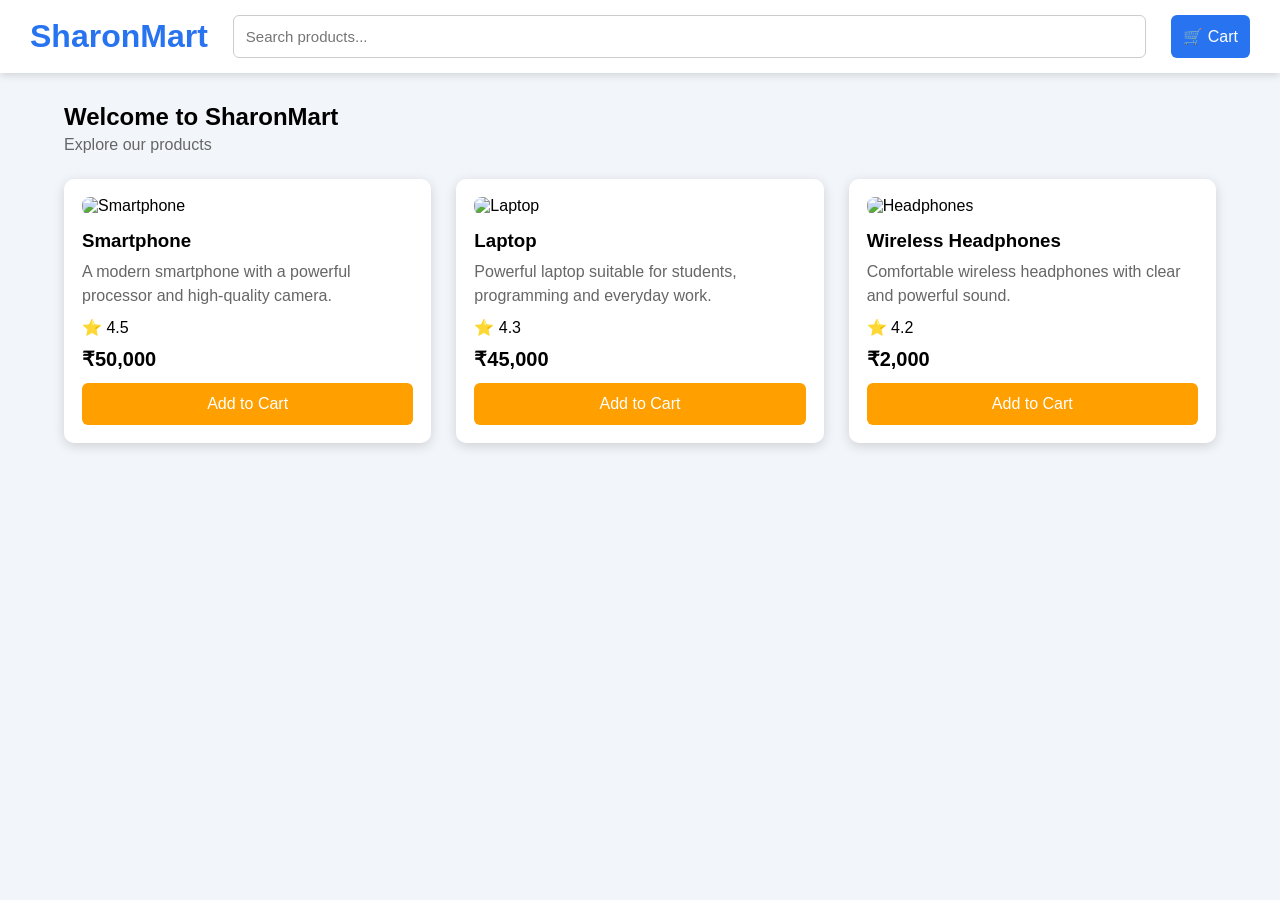
==== products.html @ 620d5cc9 "Initial SharonMart project" ====
<!DOCTYPE html>
<html lang="en">

<head>

    <meta charset="UTF-8">

    <meta name="viewport"
          content="width=device-width, initial-scale=1.0">

    <title>SharonMart - Products</title>

    <link rel="stylesheet" href="style.css">

</head>

<body class="products-page">

    <header class="navbar">

        <h1>SharonMart</h1>

        <input
            type="text"
            class="search"
            placeholder="Search products..."
        >

        <button class="cart-button">
            🛒 Cart
        </button>

    </header>


    <main class="container">

        <h2>Welcome to SharonMart</h2>

        <p>Explore our products</p>


        <div class="products">


            <!-- PRODUCT 1 -->

            <div class="product-card">

                <img
                    src="https://images.unsplash.com/photo-1511707171634-5f897ff02aa9"
                    alt="Smartphone"
                >

                <h3>Smartphone</h3>

                <p class="description">
                    A modern smartphone with a powerful
                    processor and high-quality camera.
                </p>

                <p class="rating">
                    ⭐ 4.5
                </p>

                <p class="price">
                    ₹50,000
                </p>

                <button class="add-cart">
                    Add to Cart
                </button>

            </div>


            <!-- PRODUCT 2 -->

            <div class="product-card">

                <img
                    src="https://images.unsplash.com/photo-1496181133206-80ce9b88a853"
                    alt="Laptop"
                >

                <h3>Laptop</h3>

                <p class="description">
                    Powerful laptop suitable for students,
                    programming and everyday work.
                </p>

                <p class="rating">
                    ⭐ 4.3
                </p>

                <p class="price">
                    ₹45,000
                </p>

                <button class="add-cart">
                    Add to Cart
                </button>

            </div>


            <!-- PRODUCT 3 -->

            <div class="product-card">

                <img
                    src="https://images.unsplash.com/photo-1505740420928-5e560c06d30e"
                    alt="Headphones"
                >

                <h3>Wireless Headphones</h3>

                <p class="description">
                    Comfortable wireless headphones with
                    clear and powerful sound.
                </p>

                <p class="rating">
                    ⭐ 4.2
                </p>

                <p class="price">
                    ₹2,000
                </p>

                <button class="add-cart">
                    Add to Cart
                </button>

            </div>


        </div>

    </main>

</body>

</html>
---- style.css ----
* {
    margin: 0;
    padding: 0;
    box-sizing: border-box;
}

body {
    font-family: Arial, sans-serif;
    background: #f2f5f9;

    min-height: 100vh;

    display: flex;
    justify-content: center;
    align-items: center;
}

.login-box {
    width: 380px;

    background: white;

    padding: 35px;

    border-radius: 15px;

    box-shadow: 0 5px 20px rgba(0,0,0,0.2);
}

h1 {
    text-align: center;
    color: #2874f0;

    margin-bottom: 10px;
}

h2 {
    text-align: center;

    margin-bottom: 25px;
}

label {
    display: block;

    margin-top: 15px;
    margin-bottom: 6px;

    font-weight: bold;
}

input,
select {
    width: 100%;

    padding: 12px;

    border: 1px solid #ccc;

    border-radius: 6px;

    font-size: 15px;
}

button {
    width: 100%;

    margin-top: 25px;

    padding: 12px;

    border: none;

    border-radius: 6px;

    background: #2874f0;

    color: white;

    font-size: 16px;

    cursor: pointer;
}

button:hover {
    background: #1255c5;
}

#message {
    text-align: center;

    color: red;

    margin-top: 15px;
}
/* Product Page */

.products-page {
    display: block;
    background: #f2f5f9;
}

.navbar {
    width: 100%;
    padding: 15px 30px;

    background: white;

    display: flex;
    align-items: center;
    gap: 25px;

    box-shadow: 0 2px 8px rgba(0, 0, 0, 0.15);
}

.navbar h1 {
    color: #2874f0;
    margin: 0;
}

.search {
    flex: 1;

    padding: 12px;

    border: 1px solid #ccc;
    border-radius: 6px;

    font-size: 15px;
}

.navbar .cart-button {
    width: auto;
    margin: 0;
}

.container {
    width: 90%;
    margin: 30px auto;
}

.container h2 {
    text-align: left;
    margin-bottom: 5px;
}

.container > p {
    color: #666;
    margin-bottom: 25px;
}

.products {
    display: grid;

    grid-template-columns:
        repeat(auto-fit, minmax(250px, 1fr));

    gap: 25px;
}

.product-card {
    background: white;

    padding: 18px;

    border-radius: 10px;

    box-shadow: 0 3px 12px rgba(0, 0, 0, 0.15);
}

.product-card img {
    width: 100%;
    height: 220px;

    object-fit: cover;

    border-radius: 8px;
}

.product-card h3 {
    margin-top: 15px;
    margin-bottom: 8px;
}

.description {
    color: #666;
    line-height: 1.5;
}

.rating {
    margin-top: 10px;
}

.price {
    font-size: 20px;
    font-weight: bold;
    margin-top: 10px;
}

.add-cart {
    width: 100%;

    margin-top: 12px;

    background: #ff9f00;
}

.add-cart:hover {
    background: #e68a00;
}
.password-info {
    font-size: 12px;
    color: #666;
    margin-top: 8px;
    line-height: 1.4;
}

#message {
    color: red;
    text-align: center;
    margin-top: 12px;
}

a {
    color: #2874f0;
    text-decoration: none;
    font-weight: bold;
}
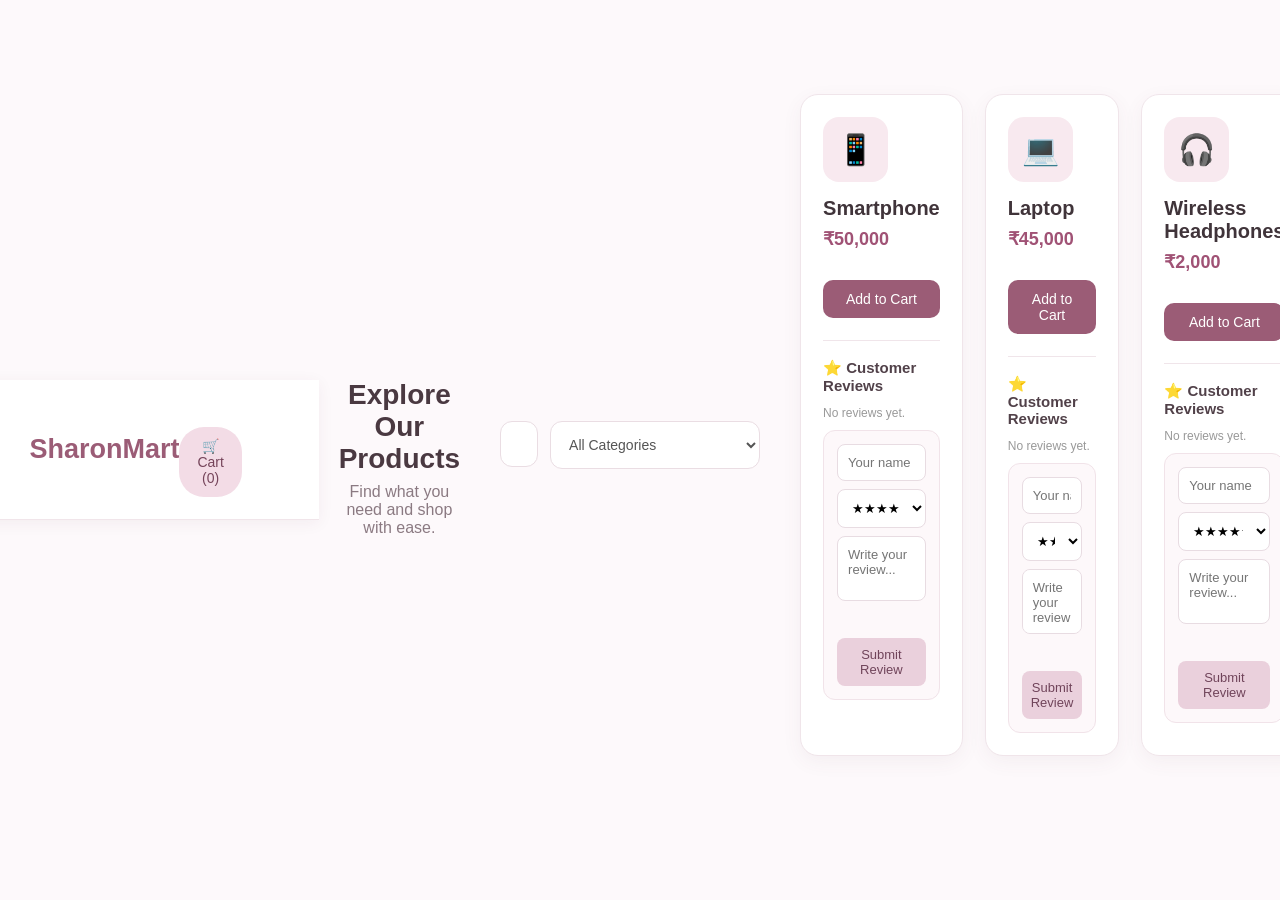
==== commit c82da720: "Add admin orders and update products seller" ====
--- a/products.html
+++ b/products.html
@@ -1,145 +1,1348 @@
 <!DOCTYPE html>
 <html lang="en">
-
 <head>
-
-    <meta charset="UTF-8">
-
-    <meta name="viewport"
-          content="width=device-width, initial-scale=1.0">
-
-    <title>SharonMart - Products</title>
-
-    <link rel="stylesheet" href="style.css">
-
+<meta charset="UTF-8">
+<meta name="viewport" content="width=device-width, initial-scale=1.0">
+
+<title>SharonMart - Products</title>
+
+<link rel="stylesheet" href="style.css">
+
+<style>
+
+* {
+    box-sizing: border-box;
+}
+
+body {
+    margin: 0;
+    font-family: Arial, sans-serif;
+    background: #fdf9fb;
+    color: #333;
+}
+
+.header {
+    background: #ffffff;
+    padding: 22px 6%;
+    display: flex;
+    align-items: center;
+    justify-content: space-between;
+    border-bottom: 1px solid #f1e5ea;
+    box-shadow: 0 3px 15px rgba(80, 40, 60, 0.06);
+}
+
+.logo {
+    font-size: 27px;
+    font-weight: bold;
+    color: #9b5c76;
+    margin: 0;
+}
+
+.header-right {
+    display: flex;
+    align-items: center;
+    gap: 12px;
+}
+
+.cart-button {
+    border: none;
+    background: #f3dce6;
+    color: #75445a;
+    padding: 11px 18px;
+    border-radius: 25px;
+    font-size: 14px;
+    cursor: pointer;
+    transition: 0.2s;
+}
+
+.cart-button:hover {
+    background: #eacbd8;
+}
+
+.hero {
+    text-align: center;
+    padding: 35px 20px 20px;
+}
+
+.hero h2 {
+    margin: 0;
+    font-size: 28px;
+    color: #4a3941;
+}
+
+.hero p {
+    margin-top: 8px;
+    color: #8b7a82;
+}
+
+.controls {
+    max-width: 1100px;
+    margin: 20px auto 30px;
+    padding: 0 20px;
+    display: flex;
+    gap: 12px;
+}
+
+.search-box {
+    flex: 1;
+    position: relative;
+}
+
+.search-box input {
+    width: 100%;
+    padding: 14px 18px;
+    border: 1px solid #eadde3;
+    border-radius: 12px;
+    background: white;
+    outline: none;
+    font-size: 14px;
+}
+
+.search-box input:focus {
+    border-color: #c78da7;
+}
+
+.category-box {
+    width: 210px;
+}
+
+.category-box select {
+    width: 100%;
+    padding: 14px;
+    border: 1px solid #eadde3;
+    border-radius: 12px;
+    background: white;
+    outline: none;
+    font-size: 14px;
+    color: #555;
+}
+
+.products-container {
+    max-width: 1100px;
+    margin: auto;
+    padding: 0 20px 50px;
+}
+
+.products {
+    display: grid;
+    grid-template-columns: repeat(3, 1fr);
+    gap: 22px;
+}
+
+.product {
+    background: white;
+    border: 1px solid #f0e5ea;
+    border-radius: 18px;
+    padding: 22px;
+    box-shadow: 0 6px 20px rgba(100, 60, 80, 0.06);
+    transition: transform 0.2s, box-shadow 0.2s;
+}
+
+.product:hover {
+    transform: translateY(-3px);
+    box-shadow: 0 10px 25px rgba(100, 60, 80, 0.10);
+}
+
+.product-top {
+    margin-bottom: 15px;
+}
+
+.product-icon {
+    width: 65px;
+    height: 65px;
+    border-radius: 16px;
+    background: #f8e9ef;
+    display: flex;
+    align-items: center;
+    justify-content: center;
+    font-size: 30px;
+    margin-bottom: 15px;
+}
+
+.product h3 {
+    margin: 0 0 8px;
+    font-size: 20px;
+    color: #40343a;
+}
+
+.price {
+    font-size: 18px;
+    font-weight: bold;
+    color: #a05275;
+    margin: 0;
+}
+
+.add-button {
+    width: 100%;
+    padding: 11px;
+    border: none;
+    border-radius: 10px;
+    background: #9b5c76;
+    color: white;
+    cursor: pointer;
+    font-size: 14px;
+    margin-top: 15px;
+    transition: 0.2s;
+}
+
+.add-button:hover {
+    background: #824a62;
+}
+
+.review-section {
+    margin-top: 22px;
+    padding-top: 18px;
+    border-top: 1px solid #f0e5ea;
+}
+
+.review-title {
+    display: flex;
+    justify-content: space-between;
+    align-items: center;
+    margin-bottom: 12px;
+}
+
+.review-title h4 {
+    margin: 0;
+    color: #514149;
+    font-size: 15px;
+}
+
+.review-form {
+    background: #fdf8fa;
+    border: 1px solid #f1e3e9;
+    border-radius: 12px;
+    padding: 13px;
+}
+
+.review-form input,
+.review-form textarea,
+.review-form select {
+    width: 100%;
+    padding: 10px;
+    margin-bottom: 8px;
+    border: 1px solid #e8dce2;
+    border-radius: 8px;
+    background: white;
+    font-size: 13px;
+    outline: none;
+    font-family: Arial, sans-serif;
+}
+
+.review-form input:focus,
+.review-form textarea:focus,
+.review-form select:focus {
+    border-color: #c78da7;
+}
+
+.review-form textarea {
+    height: 65px;
+    resize: none;
+}
+
+.review-button {
+    width: 100%;
+    padding: 9px;
+    border: none;
+    border-radius: 8px;
+    background: #ead0dc;
+    color: #70445a;
+    font-size: 13px;
+    cursor: pointer;
+}
+
+.review-button:hover {
+    background: #dfbdcd;
+}
+
+.review {
+    background: #faf6f8;
+    border: 1px solid #f0e4e9;
+    border-radius: 10px;
+    padding: 11px;
+    margin-bottom: 8px;
+}
+
+.review-name {
+    font-size: 13px;
+    font-weight: bold;
+    color: #514149;
+}
+
+.stars {
+    color: #e5a72d;
+    font-size: 15px;
+    margin: 3px 0;
+}
+
+.review-text {
+    font-size: 13px;
+    color: #666;
+    margin: 5px 0;
+    line-height: 1.4;
+}
+
+.review-date {
+    font-size: 11px;
+    color: #999;
+}
+
+.no-reviews {
+    color: #999;
+    font-size: 12px;
+    margin: 5px 0 10px;
+}
+
+.cart-section {
+    display: none;
+    max-width: 850px;
+    margin: 20px auto 50px;
+    padding: 25px;
+    background: white;
+    border: 1px solid #f0e5ea;
+    border-radius: 18px;
+    box-shadow: 0 8px 25px rgba(100, 60, 80, 0.08);
+}
+
+.cart-header {
+    display: flex;
+    justify-content: space-between;
+    align-items: center;
+    border-bottom: 1px solid #f0e5ea;
+    padding-bottom: 15px;
+}
+
+.cart-header h2 {
+    margin: 0;
+    color: #493b42;
+}
+
+.close-button {
+    border: none;
+    background: #f5eef1;
+    color: #755b67;
+    padding: 8px 14px;
+    border-radius: 8px;
+    cursor: pointer;
+}
+
+.cart-item {
+    padding: 17px 0;
+    border-bottom: 1px solid #f3eaee;
+}
+
+.cart-item:last-child {
+    border-bottom: none;
+}
+
+.cart-item-name {
+    font-weight: bold;
+    color: #493b42;
+    font-size: 15px;
+}
+
+.cart-item-price {
+    color: #a05275;
+    font-weight: bold;
+    margin: 6px 0;
+}
+
+.quantity-controls {
+    display: flex;
+    align-items: center;
+    gap: 8px;
+    margin-top: 8px;
+}
+
+.quantity-controls button,
+.remove-button {
+    border: none;
+    cursor: pointer;
+    border-radius: 7px;
+}
+
+.quantity-controls button {
+    width: 30px;
+    height: 28px;
+    background: #f3e2e9;
+    color: #70445a;
+}
+
+.quantity {
+    min-width: 25px;
+    text-align: center;
+}
+
+.remove-button {
+    margin-top: 8px;
+    padding: 7px 11px;
+    background: #f7e8eb;
+    color: #a05262;
+}
+
+.cart-bottom {
+    margin-top: 20px;
+    padding-top: 18px;
+    border-top: 1px solid #eee2e7;
+    display: flex;
+    justify-content: space-between;
+    align-items: center;
+}
+
+.cart-total {
+    font-size: 20px;
+    font-weight: bold;
+    color: #493b42;
+}
+
+.checkout-button {
+    border: none;
+    padding: 12px 22px;
+    border-radius: 10px;
+    background: #9b5c76;
+    color: white;
+    cursor: pointer;
+}
+
+.checkout-button:hover {
+    background: #824a62;
+}
+
+.order-message {
+    display: none;
+    max-width: 700px;
+    margin: 20px auto;
+    padding: 22px;
+    background: #f0f8f3;
+    border: 1px solid #d9ebdf;
+    color: #477158;
+    border-radius: 14px;
+    text-align: center;
+}
+
+.order-message h2 {
+    margin: 0 0 6px;
+}
+
+@media (max-width: 850px) {
+
+    .products {
+        grid-template-columns: repeat(2, 1fr);
+    }
+
+}
+
+@media (max-width: 600px) {
+
+    .header {
+        padding: 18px 20px;
+    }
+
+    .logo {
+        font-size: 22px;
+    }
+
+    .hero h2 {
+        font-size: 23px;
+    }
+
+    .controls {
+        flex-direction: column;
+    }
+
+    .category-box {
+        width: 100%;
+    }
+
+    .products {
+        grid-template-columns: 1fr;
+    }
+
+    .cart-bottom {
+        flex-direction: column;
+        gap: 15px;
+        align-items: stretch;
+    }
+
+    .checkout-button {
+        width: 100%;
+    }
+
+}
+
+</style>
 </head>
 
-<body class="products-page">
-
-    <header class="navbar">
-
-        <h1>SharonMart</h1>
+<body>
+
+<header class="header">
+
+    <h1 class="logo">SharonMart</h1>
+
+    <div class="header-right">
+
+        <button class="cart-button" onclick="showCart()">
+            🛒 Cart (<span id="cartCount">0</span>)
+        </button>
+
+    </div>
+
+</header>
+
+
+<section class="hero">
+
+    <h2>Explore Our Products</h2>
+
+    <p>Find what you need and shop with ease.</p>
+
+</section>
+
+
+<div class="controls">
+
+    <div class="search-box">
 
         <input
             type="text"
-            class="search"
+            id="search"
             placeholder="Search products..."
         >
 
-        <button class="cart-button">
-            🛒 Cart
+    </div>
+
+    <div class="category-box">
+
+        <select id="categoryFilter">
+
+            <option value="all">
+                All Categories
+            </option>
+
+            <option value="mobile">
+                Mobile
+            </option>
+
+            <option value="laptop">
+                Laptop
+            </option>
+
+            <option value="audio">
+                Audio
+            </option>
+
+        </select>
+
+    </div>
+
+</div>
+
+
+<div class="products-container">
+
+<div class="products" id="products">
+
+
+<div class="product" data-category="mobile">
+
+    <div class="product-top">
+
+        <div class="product-icon">
+            📱
+        </div>
+
+        <h3>Smartphone</h3>
+
+        <p class="price">
+            ₹50,000
+        </p>
+
+    </div>
+
+    <button
+        class="add-button"
+        onclick="addToCart('Smartphone', 50000)"
+    >
+        Add to Cart
+    </button>
+
+
+    <div class="review-section">
+
+        <div class="review-title">
+            <h4>⭐ Customer Reviews</h4>
+        </div>
+
+        <div id="reviews-Smartphone"></div>
+
+        <div class="review-form">
+
+            <input
+                type="text"
+                id="name-Smartphone"
+                placeholder="Your name"
+            >
+
+            <select id="rating-Smartphone">
+
+                <option value="5">★★★★★ 5 Stars</option>
+                <option value="4">★★★★☆ 4 Stars</option>
+                <option value="3">★★★☆☆ 3 Stars</option>
+                <option value="2">★★☆☆☆ 2 Stars</option>
+                <option value="1">★☆☆☆☆ 1 Star</option>
+
+            </select>
+
+            <textarea
+                id="text-Smartphone"
+                placeholder="Write your review..."
+            ></textarea>
+
+            <button
+                class="review-button"
+                onclick="addReview('Smartphone')"
+            >
+                Submit Review
+            </button>
+
+        </div>
+
+    </div>
+
+</div>
+
+
+
+<div class="product" data-category="laptop">
+
+    <div class="product-top">
+
+        <div class="product-icon">
+            💻
+        </div>
+
+        <h3>Laptop</h3>
+
+        <p class="price">
+            ₹45,000
+        </p>
+
+    </div>
+
+    <button
+        class="add-button"
+        onclick="addToCart('Laptop', 45000)"
+    >
+        Add to Cart
+    </button>
+
+
+    <div class="review-section">
+
+        <div class="review-title">
+            <h4>⭐ Customer Reviews</h4>
+        </div>
+
+        <div id="reviews-Laptop"></div>
+
+        <div class="review-form">
+
+            <input
+                type="text"
+                id="name-Laptop"
+                placeholder="Your name"
+            >
+
+            <select id="rating-Laptop">
+
+                <option value="5">★★★★★ 5 Stars</option>
+                <option value="4">★★★★☆ 4 Stars</option>
+                <option value="3">★★★☆☆ 3 Stars</option>
+                <option value="2">★★☆☆☆ 2 Stars</option>
+                <option value="1">★☆☆☆☆ 1 Star</option>
+
+            </select>
+
+            <textarea
+                id="text-Laptop"
+                placeholder="Write your review..."
+            ></textarea>
+
+            <button
+                class="review-button"
+                onclick="addReview('Laptop')"
+            >
+                Submit Review
+            </button>
+
+        </div>
+
+    </div>
+
+</div>
+
+
+
+<div class="product" data-category="audio">
+
+    <div class="product-top">
+
+        <div class="product-icon">
+            🎧
+        </div>
+
+        <h3>Wireless Headphones</h3>
+
+        <p class="price">
+            ₹2,000
+        </p>
+
+    </div>
+
+    <button
+        class="add-button"
+        onclick="addToCart('Wireless Headphones', 2000)"
+    >
+        Add to Cart
+    </button>
+
+
+    <div class="review-section">
+
+        <div class="review-title">
+            <h4>⭐ Customer Reviews</h4>
+        </div>
+
+        <div id="reviews-Wireless-Headphones"></div>
+
+        <div class="review-form">
+
+            <input
+                type="text"
+                id="name-Wireless-Headphones"
+                placeholder="Your name"
+            >
+
+            <select id="rating-Wireless-Headphones">
+
+                <option value="5">★★★★★ 5 Stars</option>
+                <option value="4">★★★★☆ 4 Stars</option>
+                <option value="3">★★★☆☆ 3 Stars</option>
+                <option value="2">★★☆☆☆ 2 Stars</option>
+                <option value="1">★☆☆☆☆ 1 Star</option>
+
+            </select>
+
+            <textarea
+                id="text-Wireless-Headphones"
+                placeholder="Write your review..."
+            ></textarea>
+
+            <button
+                class="review-button"
+                onclick="addReview('Wireless Headphones')"
+            >
+                Submit Review
+            </button>
+
+        </div>
+
+    </div>
+
+</div>
+
+
+</div>
+
+</div>
+
+
+<div class="cart-section" id="cartSection">
+
+    <div class="cart-header">
+
+        <h2>Your Cart</h2>
+
+        <button
+            class="close-button"
+            onclick="hideCart()"
+        >
+            Close
         </button>
 
-    </header>
-
-
-    <main class="container">
-
-        <h2>Welcome to SharonMart</h2>
-
-        <p>Explore our products</p>
-
-
-        <div class="products">
-
-
-            <!-- PRODUCT 1 -->
-
-            <div class="product-card">
-
-                <img
-                    src="https://images.unsplash.com/photo-1511707171634-5f897ff02aa9"
-                    alt="Smartphone"
+    </div>
+
+    <div id="cartItems"></div>
+
+    <div class="cart-bottom">
+
+        <div
+            class="cart-total"
+            id="cartTotal"
+        >
+            Total: ₹0
+        </div>
+
+        <button
+            class="checkout-button"
+            onclick="checkout()"
+        >
+            Checkout
+        </button>
+
+    </div>
+
+</div>
+
+
+<div class="order-message" id="orderMessage">
+
+    <h2>Order Successful! 🎉</h2>
+
+    <p>
+        Your order has been placed successfully.
+    </p>
+
+</div>
+
+
+<script>
+
+let cart =
+    JSON.parse(localStorage.getItem("cart")) || [];
+
+
+function addToCart(name, price) {
+
+    let existingProduct =
+        cart.find(function(product) {
+            return product.name === name;
+        });
+
+    if (existingProduct) {
+
+        existingProduct.quantity++;
+
+    } else {
+
+        cart.push({
+
+            name: name,
+
+            price: price,
+
+            quantity: 1
+
+        });
+
+    }
+
+    saveCart();
+
+    updateCartCount();
+
+    alert(name + " added to cart");
+
+}
+
+
+function saveCart() {
+
+    localStorage.setItem(
+        "cart",
+        JSON.stringify(cart)
+    );
+
+}
+
+
+function updateCartCount() {
+
+    let count = 0;
+
+    cart.forEach(function(product) {
+
+        count += product.quantity;
+
+    });
+
+    document.getElementById(
+        "cartCount"
+    ).textContent = count;
+
+}
+
+
+function showCart() {
+
+    document.getElementById(
+        "cartSection"
+    ).style.display = "block";
+
+    displayCart();
+
+    document.getElementById(
+        "cartSection"
+    ).scrollIntoView({
+        behavior: "smooth"
+    });
+
+}
+
+
+function hideCart() {
+
+    document.getElementById(
+        "cartSection"
+    ).style.display = "none";
+
+}
+
+
+function displayCart() {
+
+    let cartItems =
+        document.getElementById("cartItems");
+
+    if (cart.length === 0) {
+
+        cartItems.innerHTML =
+            "<p>Your cart is empty.</p>";
+
+        document.getElementById(
+            "cartTotal"
+        ).textContent = "Total: ₹0";
+
+        return;
+
+    }
+
+    let html = "";
+
+    let total = 0;
+
+    cart.forEach(function(product, index) {
+
+        let itemTotal =
+            product.price * product.quantity;
+
+        total += itemTotal;
+
+        html += `
+
+            <div class="cart-item">
+
+                <div class="cart-item-name">
+                    ${product.name}
+                </div>
+
+                <div class="cart-item-price">
+                    ₹${product.price}
+                </div>
+
+                <div class="quantity-controls">
+
+                    <span>Quantity:</span>
+
+                    <button
+                        onclick="decreaseQuantity(${index})"
+                    >
+                        −
+                    </button>
+
+                    <span class="quantity">
+                        ${product.quantity}
+                    </span>
+
+                    <button
+                        onclick="increaseQuantity(${index})"
+                    >
+                        +
+                    </button>
+
+                </div>
+
+                <p>
+                    Item Total:
+                    <strong>₹${itemTotal}</strong>
+                </p>
+
+                <button
+                    class="remove-button"
+                    onclick="removeFromCart(${index})"
                 >
-
-                <h3>Smartphone</h3>
-
-                <p class="description">
-                    A modern smartphone with a powerful
-                    processor and high-quality camera.
-                </p>
-
-                <p class="rating">
-                    ⭐ 4.5
-                </p>
-
-                <p class="price">
-                    ₹50,000
-                </p>
-
-                <button class="add-cart">
-                    Add to Cart
+                    Remove
                 </button>
 
             </div>
 
-
-            <!-- PRODUCT 2 -->
-
-            <div class="product-card">
-
-                <img
-                    src="https://images.unsplash.com/photo-1496181133206-80ce9b88a853"
-                    alt="Laptop"
-                >
-
-                <h3>Laptop</h3>
-
-                <p class="description">
-                    Powerful laptop suitable for students,
-                    programming and everyday work.
-                </p>
-
-                <p class="rating">
-                    ⭐ 4.3
-                </p>
-
-                <p class="price">
-                    ₹45,000
-                </p>
-
-                <button class="add-cart">
-                    Add to Cart
-                </button>
+        `;
+
+    });
+
+    cartItems.innerHTML = html;
+
+    document.getElementById(
+        "cartTotal"
+    ).textContent = "Total: ₹" + total;
+
+}
+
+
+function increaseQuantity(index) {
+
+    cart[index].quantity++;
+
+    saveCart();
+
+    updateCartCount();
+
+    displayCart();
+
+}
+
+
+function decreaseQuantity(index) {
+
+    if (cart[index].quantity > 1) {
+
+        cart[index].quantity--;
+
+    } else {
+
+        cart.splice(index, 1);
+
+    }
+
+    saveCart();
+
+    updateCartCount();
+
+    displayCart();
+
+}
+
+
+function removeFromCart(index) {
+
+    cart.splice(index, 1);
+
+    saveCart();
+
+    updateCartCount();
+
+    displayCart();
+
+}
+
+
+function checkout() {
+
+    if (cart.length === 0) {
+
+        alert("Your cart is empty.");
+
+        return;
+
+    }
+
+    let orders =
+        JSON.parse(
+            localStorage.getItem("orders")
+        ) || [];
+
+    let order = {
+
+        orderId: orders.length + 1,
+
+        products: cart,
+
+        date: new Date().toLocaleString(),
+
+        status: "Pending"
+
+    };
+
+    orders.push(order);
+
+    localStorage.setItem(
+        "orders",
+        JSON.stringify(orders)
+    );
+
+    cart = [];
+
+    saveCart();
+
+    updateCartCount();
+
+    displayCart();
+
+    document.getElementById(
+        "orderMessage"
+    ).style.display = "block";
+
+    setTimeout(function() {
+
+        document.getElementById(
+            "orderMessage"
+        ).style.display = "none";
+
+    }, 4000);
+
+}
+
+
+function filterProducts() {
+
+    let searchText =
+        document.getElementById(
+            "search"
+        ).value.toLowerCase();
+
+    let category =
+        document.getElementById(
+            "categoryFilter"
+        ).value;
+
+    let products =
+        document.querySelectorAll(
+            ".product"
+        );
+
+    products.forEach(function(product) {
+
+        let name =
+            product.querySelector(
+                "h3"
+            ).textContent.toLowerCase();
+
+        let productCategory =
+            product.getAttribute(
+                "data-category"
+            );
+
+        let matchesSearch =
+            name.includes(searchText);
+
+        let matchesCategory =
+            category === "all" ||
+            productCategory === category;
+
+        if (
+            matchesSearch &&
+            matchesCategory
+        ) {
+
+            product.style.display =
+                "block";
+
+        } else {
+
+            product.style.display =
+                "none";
+
+        }
+
+    });
+
+}
+
+
+document.getElementById(
+    "search"
+).addEventListener(
+    "input",
+    filterProducts
+);
+
+
+document.getElementById(
+    "categoryFilter"
+).addEventListener(
+    "change",
+    filterProducts
+);
+
+
+function getReviewKey(productName) {
+
+    return "reviews_" + productName;
+
+}
+
+
+function addReview(productName) {
+
+    let id =
+        productName.replaceAll(
+            " ",
+            "-"
+        );
+
+    let name =
+        document.getElementById(
+            "name-" + id
+        ).value.trim();
+
+    let rating =
+        document.getElementById(
+            "rating-" + id
+        ).value;
+
+    let text =
+        document.getElementById(
+            "text-" + id
+        ).value.trim();
+
+    if (
+        name === "" ||
+        text === ""
+    ) {
+
+        alert(
+            "Please enter your name and review."
+        );
+
+        return;
+
+    }
+
+    let key =
+        getReviewKey(productName);
+
+    let reviews =
+        JSON.parse(
+            localStorage.getItem(key)
+        ) || [];
+
+    reviews.push({
+
+        name: name,
+
+        rating: Number(rating),
+
+        text: text,
+
+        date:
+            new Date().toLocaleDateString()
+
+    });
+
+    localStorage.setItem(
+        key,
+        JSON.stringify(reviews)
+    );
+
+    document.getElementById(
+        "name-" + id
+    ).value = "";
+
+    document.getElementById(
+        "text-" + id
+    ).value = "";
+
+    displayReviews(productName);
+
+}
+
+
+function displayReviews(productName) {
+
+    let key =
+        getReviewKey(productName);
+
+    let reviews =
+        JSON.parse(
+            localStorage.getItem(key)
+        ) || [];
+
+    let containerId =
+        "reviews-" +
+        productName.replaceAll(
+            " ",
+            "-"
+        );
+
+    let container =
+        document.getElementById(
+            containerId
+        );
+
+    if (reviews.length === 0) {
+
+        container.innerHTML =
+            "<p class='no-reviews'>No reviews yet.</p>";
+
+        return;
+
+    }
+
+    let html = "";
+
+    reviews.forEach(function(review) {
+
+        let stars = "";
+
+        for (
+            let i = 0;
+            i < review.rating;
+            i++
+        ) {
+
+            stars += "★";
+
+        }
+
+        html += `
+
+            <div class="review">
+
+                <div class="review-name">
+                    ${review.name}
+                </div>
+
+                <div class="stars">
+                    ${stars}
+                </div>
+
+                <div class="review-text">
+                    ${review.text}
+                </div>
+
+                <div class="review-date">
+                    ${review.date}
+                </div>
 
             </div>
 
-
-            <!-- PRODUCT 3 -->
-
-            <div class="product-card">
-
-                <img
-                    src="https://images.unsplash.com/photo-1505740420928-5e560c06d30e"
-                    alt="Headphones"
-                >
-
-                <h3>Wireless Headphones</h3>
-
-                <p class="description">
-                    Comfortable wireless headphones with
-                    clear and powerful sound.
-                </p>
-
-                <p class="rating">
-                    ⭐ 4.2
-                </p>
-
-                <p class="price">
-                    ₹2,000
-                </p>
-
-                <button class="add-cart">
-                    Add to Cart
-                </button>
-
-            </div>
-
-
-        </div>
-
-    </main>
+        `;
+
+    });
+
+    container.innerHTML = html;
+
+}
+
+
+function loadReviews() {
+
+    displayReviews("Smartphone");
+
+    displayReviews("Laptop");
+
+    displayReviews(
+        "Wireless Headphones"
+    );
+
+}
+
+
+updateCartCount();
+
+loadReviews();
+
+</script>
 
 </body>
-
 </html>
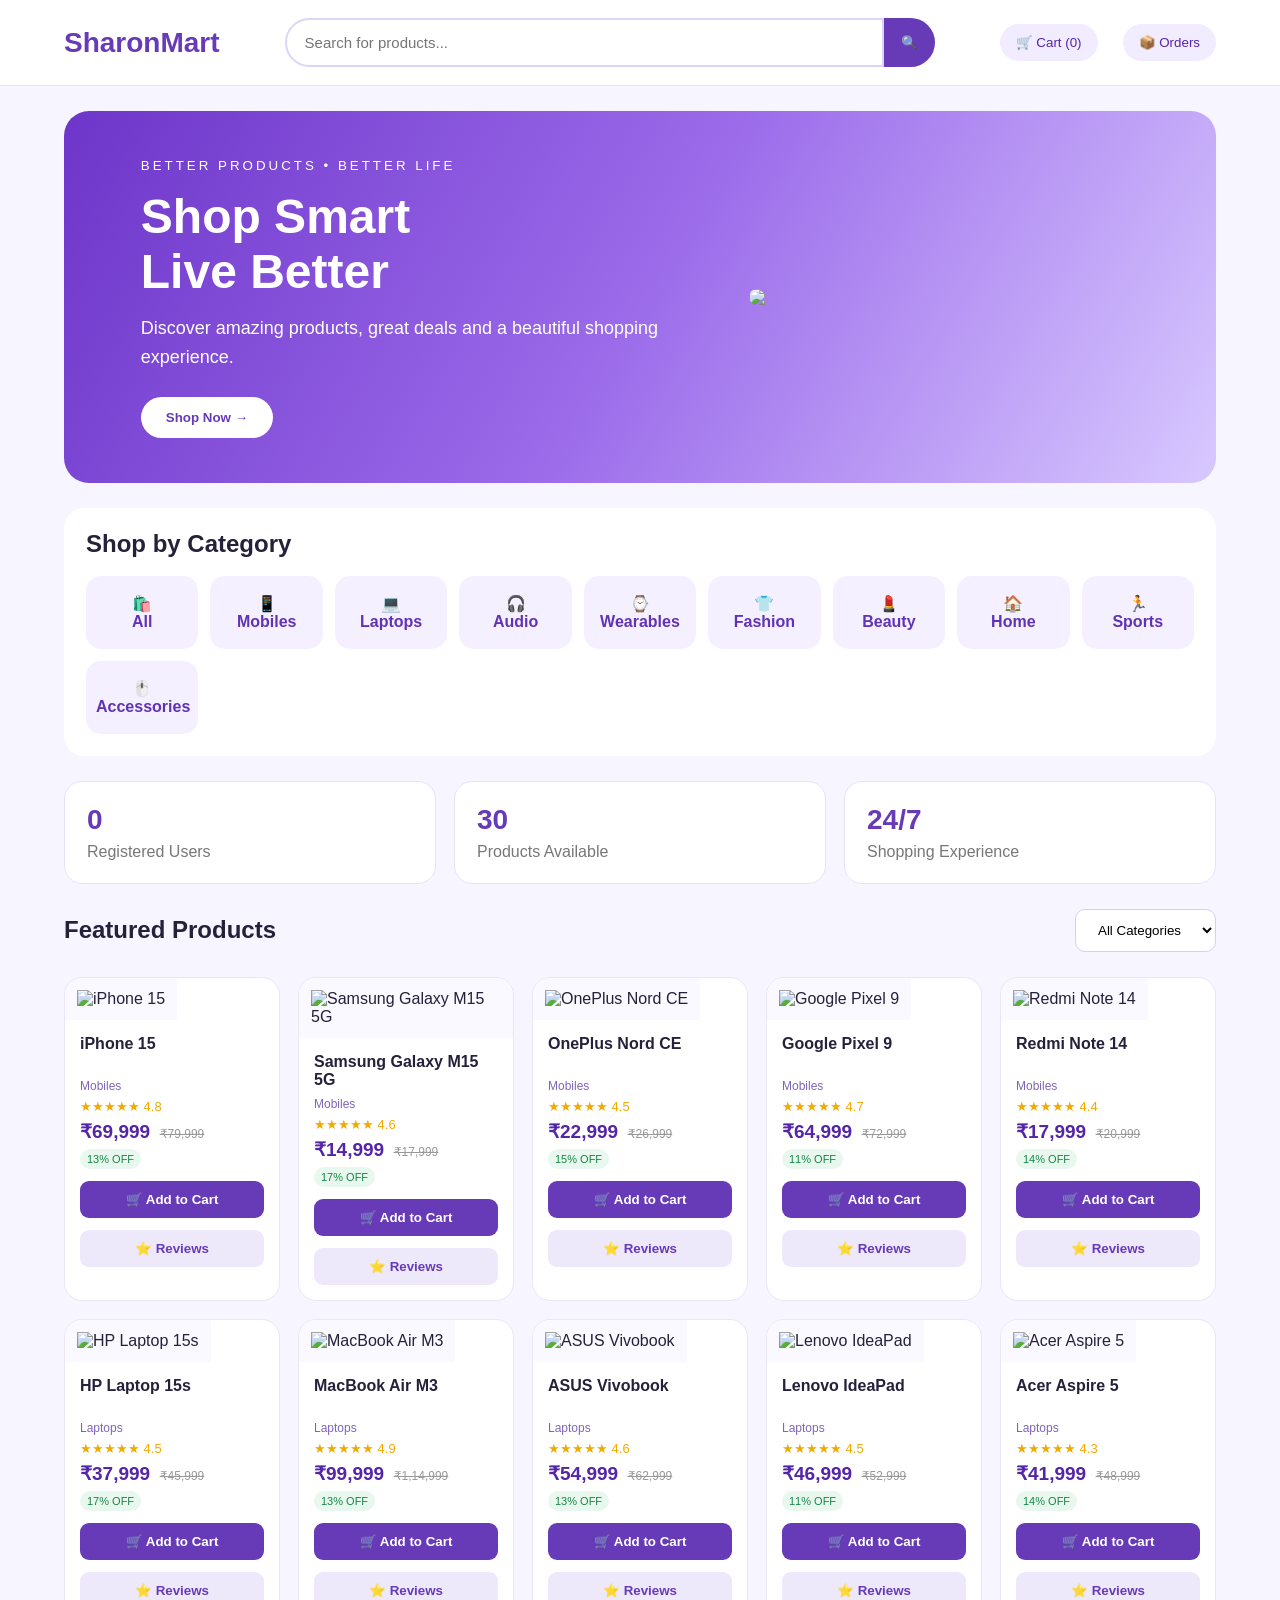
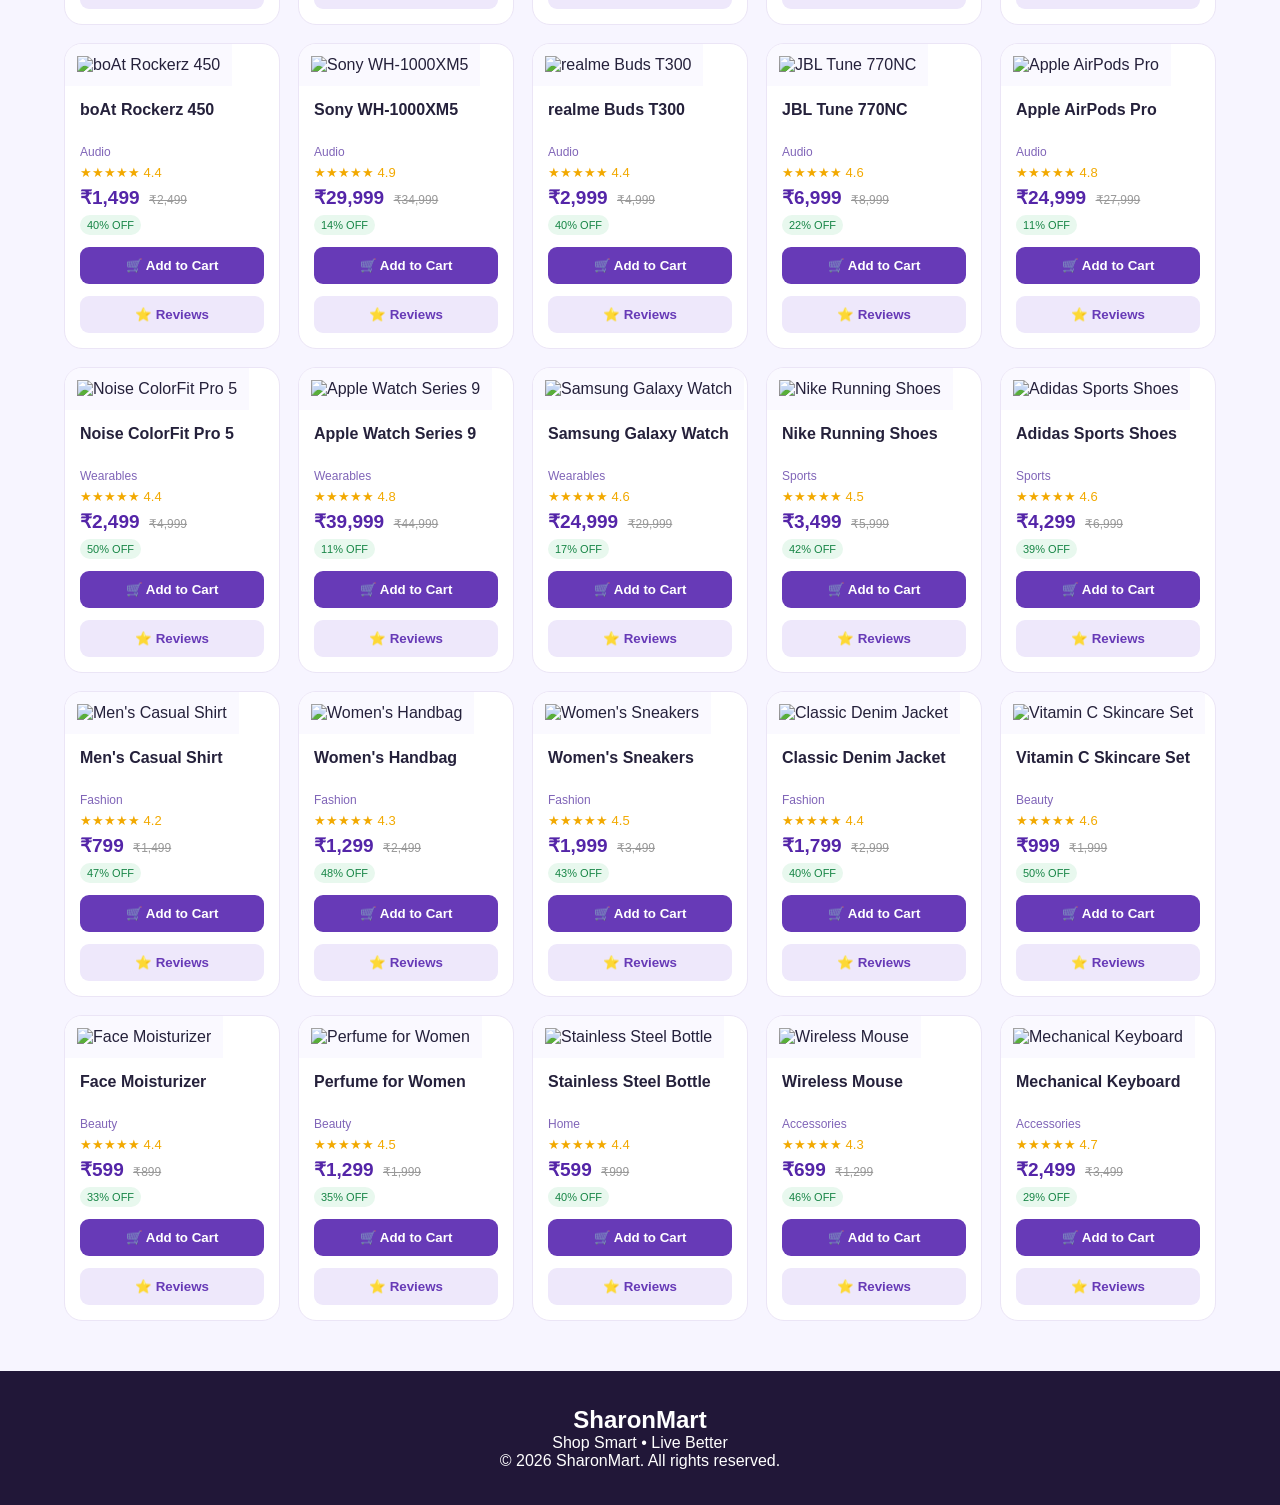
==== commit 0d0b8473: "Improve SharonMart product page" ====
--- a/products.html
+++ b/products.html
@@ -3,1344 +3,1085 @@
 <head>
 <meta charset="UTF-8">
 <meta name="viewport" content="width=device-width, initial-scale=1.0">
-
-<title>SharonMart - Products</title>
-
-<link rel="stylesheet" href="style.css">
+<title>SharonMart - Shopping</title>
 
 <style>
-
 * {
     box-sizing: border-box;
+    margin: 0;
+    padding: 0;
 }
 
 body {
-    margin: 0;
     font-family: Arial, sans-serif;
-    background: #fdf9fb;
-    color: #333;
-}
-
-.header {
-    background: #ffffff;
-    padding: 22px 6%;
+    background: #f7f5ff;
+    color: #25213b;
+}
+
+header {
+    background: white;
+    border-bottom: 1px solid #e8e3f5;
+    padding: 18px 5%;
+    display: flex;
+    align-items: center;
+    gap: 25px;
+    position: sticky;
+    top: 0;
+    z-index: 100;
+}
+
+.logo {
+    font-size: 28px;
+    font-weight: bold;
+    color: #673ab7;
+    white-space: nowrap;
+}
+
+.search-box {
+    flex: 1;
+    display: flex;
+    max-width: 650px;
+    margin: auto;
+}
+
+.search-box input {
+    width: 100%;
+    padding: 14px 18px;
+    border: 2px solid #ddd5f4;
+    border-radius: 30px 0 0 30px;
+    outline: none;
+    font-size: 15px;
+}
+
+.search-box button {
+    width: 55px;
+    border: none;
+    background: #673ab7;
+    color: white;
+    border-radius: 0 30px 30px 0;
+    cursor: pointer;
+}
+
+.header-btn {
+    border: none;
+    background: #f1ecff;
+    color: #5425a8;
+    padding: 11px 16px;
+    border-radius: 20px;
+    cursor: pointer;
+    white-space: nowrap;
+}
+
+.hero {
+    margin: 25px 5%;
+    min-height: 300px;
+    border-radius: 25px;
+    background: linear-gradient(120deg, #6d35c9, #9b6bea, #d8c8ff);
+    color: white;
     display: flex;
     align-items: center;
     justify-content: space-between;
-    border-bottom: 1px solid #f1e5ea;
-    box-shadow: 0 3px 15px rgba(80, 40, 60, 0.06);
-}
-
-.logo {
-    font-size: 27px;
+    padding: 45px 6%;
+    overflow: hidden;
+}
+
+.hero-text {
+    max-width: 520px;
+}
+
+.hero-text small {
+    letter-spacing: 3px;
+}
+
+.hero-text h1 {
+    font-size: 48px;
+    margin: 15px 0;
+}
+
+.hero-text p {
+    font-size: 18px;
+    line-height: 1.6;
+}
+
+.hero button {
+    margin-top: 25px;
+    padding: 13px 25px;
+    border: none;
+    border-radius: 25px;
+    background: white;
+    color: #673ab7;
     font-weight: bold;
-    color: #9b5c76;
-    margin: 0;
-}
-
-.header-right {
-    display: flex;
-    align-items: center;
+    cursor: pointer;
+}
+
+.hero img {
+    width: 390px;
+    max-width: 42%;
+    border-radius: 20px;
+}
+
+.categories {
+    margin: 25px 5%;
+    background: white;
+    padding: 22px;
+    border-radius: 20px;
+}
+
+.categories h2 {
+    margin-bottom: 18px;
+}
+
+.category-list {
+    display: grid;
+    grid-template-columns: repeat(auto-fit, minmax(110px, 1fr));
     gap: 12px;
 }
 
-.cart-button {
-    border: none;
-    background: #f3dce6;
-    color: #75445a;
-    padding: 11px 18px;
-    border-radius: 25px;
-    font-size: 14px;
+.category {
+    padding: 18px 10px;
+    text-align: center;
+    border-radius: 15px;
+    background: #f5f0ff;
+    color: #6033b5;
     cursor: pointer;
-    transition: 0.2s;
-}
-
-.cart-button:hover {
-    background: #eacbd8;
-}
-
-.hero {
-    text-align: center;
-    padding: 35px 20px 20px;
-}
-
-.hero h2 {
-    margin: 0;
-    font-size: 28px;
-    color: #4a3941;
-}
-
-.hero p {
-    margin-top: 8px;
-    color: #8b7a82;
-}
-
-.controls {
-    max-width: 1100px;
-    margin: 20px auto 30px;
-    padding: 0 20px;
-    display: flex;
-    gap: 12px;
-}
-
-.search-box {
-    flex: 1;
-    position: relative;
-}
-
-.search-box input {
-    width: 100%;
-    padding: 14px 18px;
-    border: 1px solid #eadde3;
-    border-radius: 12px;
-    background: white;
-    outline: none;
-    font-size: 14px;
-}
-
-.search-box input:focus {
-    border-color: #c78da7;
-}
-
-.category-box {
-    width: 210px;
-}
-
-.category-box select {
-    width: 100%;
-    padding: 14px;
-    border: 1px solid #eadde3;
-    border-radius: 12px;
-    background: white;
-    outline: none;
-    font-size: 14px;
-    color: #555;
-}
-
-.products-container {
-    max-width: 1100px;
-    margin: auto;
-    padding: 0 20px 50px;
-}
-
-.products {
+    font-weight: bold;
+}
+
+.category:hover {
+    background: #e8dcff;
+}
+
+.stats {
+    margin: 25px 5%;
     display: grid;
     grid-template-columns: repeat(3, 1fr);
-    gap: 22px;
-}
-
-.product {
+    gap: 18px;
+}
+
+.stat {
     background: white;
-    border: 1px solid #f0e5ea;
+    padding: 22px;
     border-radius: 18px;
-    padding: 22px;
-    box-shadow: 0 6px 20px rgba(100, 60, 80, 0.06);
-    transition: transform 0.2s, box-shadow 0.2s;
-}
-
-.product:hover {
-    transform: translateY(-3px);
-    box-shadow: 0 10px 25px rgba(100, 60, 80, 0.10);
-}
-
-.product-top {
-    margin-bottom: 15px;
-}
-
-.product-icon {
-    width: 65px;
-    height: 65px;
-    border-radius: 16px;
-    background: #f8e9ef;
-    display: flex;
-    align-items: center;
-    justify-content: center;
-    font-size: 30px;
-    margin-bottom: 15px;
-}
-
-.product h3 {
-    margin: 0 0 8px;
-    font-size: 20px;
-    color: #40343a;
-}
-
-.price {
-    font-size: 18px;
-    font-weight: bold;
-    color: #a05275;
-    margin: 0;
-}
-
-.add-button {
-    width: 100%;
-    padding: 11px;
-    border: none;
-    border-radius: 10px;
-    background: #9b5c76;
-    color: white;
-    cursor: pointer;
-    font-size: 14px;
-    margin-top: 15px;
-    transition: 0.2s;
-}
-
-.add-button:hover {
-    background: #824a62;
-}
-
-.review-section {
-    margin-top: 22px;
-    padding-top: 18px;
-    border-top: 1px solid #f0e5ea;
-}
-
-.review-title {
+    border: 1px solid #e9e1fb;
+}
+
+.stat h3 {
+    color: #673ab7;
+    font-size: 28px;
+}
+
+.stat p {
+    margin-top: 7px;
+    color: #777;
+}
+
+.controls {
+    margin: 25px 5%;
     display: flex;
     justify-content: space-between;
     align-items: center;
-    margin-bottom: 12px;
-}
-
-.review-title h4 {
-    margin: 0;
-    color: #514149;
-    font-size: 15px;
-}
-
-.review-form {
-    background: #fdf8fa;
-    border: 1px solid #f1e3e9;
-    border-radius: 12px;
-    padding: 13px;
+    gap: 15px;
+}
+
+.controls select {
+    padding: 12px 18px;
+    border-radius: 10px;
+    border: 1px solid #d8cef0;
+    background: white;
+}
+
+.products-section {
+    margin: 25px 5%;
+}
+
+.products-section h2 {
+    margin-bottom: 20px;
+    font-size: 28px;
+}
+
+.products-grid {
+    display: grid;
+    grid-template-columns: repeat(5, 1fr);
+    gap: 18px;
+}
+
+.product-card {
+    background: white;
+    border-radius: 18px;
+    overflow: hidden;
+    border: 1px solid #ebe5f6;
+    transition: 0.25s;
+    position: relative;
+}
+
+.product-card:hover {
+    transform: translateY(-5px);
+    box-shadow: 0 12px 30px rgba(103,58,183,0.14);
+}
+
+.product-image {
+    width: 100%;
+    height: 190px;
+    object-fit: contain;
+    background: #faf9ff;
+    padding: 12px;
+}
+
+.product-info {
+    padding: 15px;
+}
+
+.product-info h3 {
+    font-size: 16px;
+    min-height: 38px;
+}
+
+.category-name {
+    color: #8065b8;
+    font-size: 12px;
+    margin: 6px 0;
+}
+
+.rating {
+    color: #f2a900;
+    font-size: 13px;
+    margin: 6px 0;
+}
+
+.price {
+    color: #5425a8;
+    font-size: 19px;
+    font-weight: bold;
+}
+
+.old-price {
+    color: #999;
+    text-decoration: line-through;
+    font-size: 12px;
+    margin-left: 5px;
+}
+
+.discount {
+    display: inline-block;
+    background: #e8f8ee;
+    color: #168545;
+    padding: 4px 7px;
+    border-radius: 10px;
+    font-size: 11px;
+    margin-top: 6px;
+}
+
+.add-btn {
+    width: 100%;
+    margin-top: 12px;
+    padding: 11px;
+    border: none;
+    border-radius: 9px;
+    background: #673ab7;
+    color: white;
+    cursor: pointer;
+    font-weight: bold;
+}
+
+.add-btn:hover {
+    background: #5425a8;
+}
+
+.cart-box,
+.review-box {
+    display: none;
+    position: fixed;
+    top: 50%;
+    left: 50%;
+    transform: translate(-50%, -50%);
+    width: 90%;
+    max-width: 600px;
+    max-height: 85vh;
+    overflow-y: auto;
+    background: white;
+    padding: 25px;
+    border-radius: 20px;
+    box-shadow: 0 15px 60px rgba(0,0,0,0.25);
+    z-index: 500;
+}
+
+.cart-box h2,
+.review-box h2 {
+    color: #673ab7;
+    margin-bottom: 18px;
+}
+
+.cart-item {
+    display: flex;
+    justify-content: space-between;
+    align-items: center;
+    border-bottom: 1px solid #eee;
+    padding: 14px 0;
+    gap: 10px;
+}
+
+.cart-item button {
+    border: none;
+    background: #eee8fb;
+    padding: 6px 10px;
+    border-radius: 7px;
+    cursor: pointer;
+}
+
+.close-btn {
+    float: right;
+    border: none;
+    background: #eee8fb;
+    padding: 7px 12px;
+    border-radius: 8px;
+    cursor: pointer;
+}
+
+.checkout-btn {
+    width: 100%;
+    margin-top: 20px;
+    padding: 14px;
+    border: none;
+    border-radius: 10px;
+    background: #673ab7;
+    color: white;
+    font-weight: bold;
+    cursor: pointer;
+}
+
+.order-message {
+    display: none;
+    background: #e8f8ee;
+    color: #168545;
+    padding: 15px;
+    margin-top: 15px;
+    border-radius: 10px;
 }
 
 .review-form input,
 .review-form textarea,
 .review-form select {
     width: 100%;
-    padding: 10px;
-    margin-bottom: 8px;
-    border: 1px solid #e8dce2;
+    margin-bottom: 12px;
+    padding: 12px;
+    border: 1px solid #ddd3ef;
     border-radius: 8px;
-    background: white;
-    font-size: 13px;
-    outline: none;
-    font-family: Arial, sans-serif;
-}
-
-.review-form input:focus,
-.review-form textarea:focus,
-.review-form select:focus {
-    border-color: #c78da7;
 }
 
 .review-form textarea {
-    height: 65px;
+    height: 90px;
     resize: none;
 }
 
-.review-button {
+.review-submit {
     width: 100%;
-    padding: 9px;
+    padding: 12px;
     border: none;
-    border-radius: 8px;
-    background: #ead0dc;
-    color: #70445a;
-    font-size: 13px;
-    cursor: pointer;
-}
-
-.review-button:hover {
-    background: #dfbdcd;
-}
-
-.review {
-    background: #faf6f8;
-    border: 1px solid #f0e4e9;
-    border-radius: 10px;
-    padding: 11px;
-    margin-bottom: 8px;
-}
-
-.review-name {
-    font-size: 13px;
-    font-weight: bold;
-    color: #514149;
-}
-
-.stars {
-    color: #e5a72d;
-    font-size: 15px;
-    margin: 3px 0;
-}
-
-.review-text {
-    font-size: 13px;
-    color: #666;
-    margin: 5px 0;
-    line-height: 1.4;
-}
-
-.review-date {
-    font-size: 11px;
-    color: #999;
-}
-
-.no-reviews {
-    color: #999;
-    font-size: 12px;
-    margin: 5px 0 10px;
-}
-
-.cart-section {
-    display: none;
-    max-width: 850px;
-    margin: 20px auto 50px;
-    padding: 25px;
-    background: white;
-    border: 1px solid #f0e5ea;
-    border-radius: 18px;
-    box-shadow: 0 8px 25px rgba(100, 60, 80, 0.08);
-}
-
-.cart-header {
-    display: flex;
-    justify-content: space-between;
-    align-items: center;
-    border-bottom: 1px solid #f0e5ea;
-    padding-bottom: 15px;
-}
-
-.cart-header h2 {
-    margin: 0;
-    color: #493b42;
-}
-
-.close-button {
-    border: none;
-    background: #f5eef1;
-    color: #755b67;
-    padding: 8px 14px;
-    border-radius: 8px;
-    cursor: pointer;
-}
-
-.cart-item {
-    padding: 17px 0;
-    border-bottom: 1px solid #f3eaee;
-}
-
-.cart-item:last-child {
-    border-bottom: none;
-}
-
-.cart-item-name {
-    font-weight: bold;
-    color: #493b42;
-    font-size: 15px;
-}
-
-.cart-item-price {
-    color: #a05275;
-    font-weight: bold;
-    margin: 6px 0;
-}
-
-.quantity-controls {
-    display: flex;
-    align-items: center;
-    gap: 8px;
-    margin-top: 8px;
-}
-
-.quantity-controls button,
-.remove-button {
-    border: none;
-    cursor: pointer;
-    border-radius: 7px;
-}
-
-.quantity-controls button {
-    width: 30px;
-    height: 28px;
-    background: #f3e2e9;
-    color: #70445a;
-}
-
-.quantity {
-    min-width: 25px;
-    text-align: center;
-}
-
-.remove-button {
-    margin-top: 8px;
-    padding: 7px 11px;
-    background: #f7e8eb;
-    color: #a05262;
-}
-
-.cart-bottom {
-    margin-top: 20px;
-    padding-top: 18px;
-    border-top: 1px solid #eee2e7;
-    display: flex;
-    justify-content: space-between;
-    align-items: center;
-}
-
-.cart-total {
-    font-size: 20px;
-    font-weight: bold;
-    color: #493b42;
-}
-
-.checkout-button {
-    border: none;
-    padding: 12px 22px;
-    border-radius: 10px;
-    background: #9b5c76;
+    border-radius: 9px;
+    background: #673ab7;
     color: white;
     cursor: pointer;
 }
 
-.checkout-button:hover {
-    background: #824a62;
-}
-
-.order-message {
-    display: none;
-    max-width: 700px;
-    margin: 20px auto;
-    padding: 22px;
-    background: #f0f8f3;
-    border: 1px solid #d9ebdf;
-    color: #477158;
-    border-radius: 14px;
+.review {
+    border-top: 1px solid #eee;
+    padding: 15px 0;
+}
+
+.review strong {
+    color: #5425a8;
+}
+
+footer {
+    margin-top: 50px;
+    background: #211738;
+    color: white;
+    padding: 35px 5%;
     text-align: center;
 }
 
-.order-message h2 {
-    margin: 0 0 6px;
-}
-
-@media (max-width: 850px) {
-
-    .products {
+.no-products {
+    background: white;
+    padding: 40px;
+    border-radius: 15px;
+    text-align: center;
+    grid-column: 1 / -1;
+}
+
+@media (max-width: 1200px) {
+    .products-grid {
+        grid-template-columns: repeat(4, 1fr);
+    }
+}
+
+@media (max-width: 900px) {
+    header {
+        flex-wrap: wrap;
+    }
+
+    .search-box {
+        order: 3;
+        flex-basis: 100%;
+    }
+
+    .hero img {
+        display: none;
+    }
+
+    .stats {
+        grid-template-columns: 1fr;
+    }
+
+    .products-grid {
+        grid-template-columns: repeat(3, 1fr);
+    }
+}
+
+@media (max-width: 650px) {
+    .hero {
+        padding: 30px;
+    }
+
+    .hero-text h1 {
+        font-size: 34px;
+    }
+
+    .products-grid {
         grid-template-columns: repeat(2, 1fr);
-    }
-
-}
-
-@media (max-width: 600px) {
-
-    .header {
-        padding: 18px 20px;
-    }
-
-    .logo {
-        font-size: 22px;
-    }
-
-    .hero h2 {
-        font-size: 23px;
     }
 
     .controls {
         flex-direction: column;
-    }
-
-    .category-box {
-        width: 100%;
-    }
-
-    .products {
+        align-items: stretch;
+    }
+}
+
+@media (max-width: 430px) {
+    .products-grid {
         grid-template-columns: 1fr;
     }
-
-    .cart-bottom {
-        flex-direction: column;
-        gap: 15px;
-        align-items: stretch;
-    }
-
-    .checkout-button {
-        width: 100%;
-    }
-
-}
-
+}
 </style>
 </head>
 
 <body>
 
-<header class="header">
-
-    <h1 class="logo">SharonMart</h1>
-
-    <div class="header-right">
-
-        <button class="cart-button" onclick="showCart()">
-            🛒 Cart (<span id="cartCount">0</span>)
-        </button>
-
+<header>
+    <div class="logo">SharonMart</div>
+
+    <div class="search-box">
+        <input type="text" id="search" placeholder="Search for products...">
+        <button onclick="filterProducts()">🔍</button>
     </div>
 
+    <button class="header-btn" onclick="showCart()">🛒 Cart (<span id="cartCount">0</span>)</button>
+    <button class="header-btn" onclick="location.href='orders.html'">📦 Orders</button>
 </header>
 
-
 <section class="hero">
-
-    <h2>Explore Our Products</h2>
-
-    <p>Find what you need and shop with ease.</p>
-
+    <div class="hero-text">
+        <small>BETTER PRODUCTS • BETTER LIFE</small>
+        <h1>Shop Smart<br>Live Better</h1>
+        <p>Discover amazing products, great deals and a beautiful shopping experience.</p>
+        <button onclick="document.getElementById('products').scrollIntoView()">Shop Now →</button>
+    </div>
+
+    <img src="https://images.unsplash.com/photo-1496181133206-80ce9b88a853?auto=format&fit=crop&w=700&q=85">
 </section>
 
-
-<div class="controls">
-
-    <div class="search-box">
-
-        <input
-            type="text"
-            id="search"
-            placeholder="Search products..."
-        >
-
+<section class="categories">
+    <h2>Shop by Category</h2>
+
+    <div class="category-list">
+        <div class="category" onclick="selectCategory('All')">🛍️<br>All</div>
+        <div class="category" onclick="selectCategory('Mobiles')">📱<br>Mobiles</div>
+        <div class="category" onclick="selectCategory('Laptops')">💻<br>Laptops</div>
+        <div class="category" onclick="selectCategory('Audio')">🎧<br>Audio</div>
+        <div class="category" onclick="selectCategory('Wearables')">⌚<br>Wearables</div>
+        <div class="category" onclick="selectCategory('Fashion')">👕<br>Fashion</div>
+        <div class="category" onclick="selectCategory('Beauty')">💄<br>Beauty</div>
+        <div class="category" onclick="selectCategory('Home')">🏠<br>Home</div>
+        <div class="category" onclick="selectCategory('Sports')">🏃<br>Sports</div>
+        <div class="category" onclick="selectCategory('Accessories')">🖱️<br>Accessories</div>
     </div>
-
-    <div class="category-box">
-
-        <select id="categoryFilter">
-
-            <option value="all">
-                All Categories
-            </option>
-
-            <option value="mobile">
-                Mobile
-            </option>
-
-            <option value="laptop">
-                Laptop
-            </option>
-
-            <option value="audio">
-                Audio
-            </option>
-
+</section>
+
+<section class="stats">
+    <div class="stat">
+        <h3 id="registeredUsers">0</h3>
+        <p>Registered Users</p>
+    </div>
+
+    <div class="stat">
+        <h3 id="totalProducts">30</h3>
+        <p>Products Available</p>
+    </div>
+
+    <div class="stat">
+        <h3>24/7</h3>
+        <p>Shopping Experience</p>
+    </div>
+</section>
+
+<section class="controls">
+    <h2>Featured Products</h2>
+
+    <select id="categoryFilter" onchange="filterProducts()">
+        <option value="All">All Categories</option>
+        <option value="Mobiles">Mobiles</option>
+        <option value="Laptops">Laptops</option>
+        <option value="Audio">Audio</option>
+        <option value="Wearables">Wearables</option>
+        <option value="Fashion">Fashion</option>
+        <option value="Beauty">Beauty</option>
+        <option value="Home">Home</option>
+        <option value="Sports">Sports</option>
+        <option value="Accessories">Accessories</option>
+    </select>
+</section>
+
+<section class="products-section" id="products">
+    <div class="products-grid" id="productGrid"></div>
+</section>
+
+<div class="cart-box" id="cartBox">
+    <button class="close-btn" onclick="hideCart()">✕</button>
+    <h2>Your Cart</h2>
+    <div id="cartItems"></div>
+    <h3 id="cartTotal"></h3>
+    <button class="checkout-btn" onclick="checkout()">Checkout</button>
+    <div class="order-message" id="orderMessage">Order placed successfully!</div>
+</div>
+
+<div class="review-box" id="reviewBox">
+    <button class="close-btn" onclick="hideReviews()">✕</button>
+    <h2>Product Reviews</h2>
+
+    <div class="review-form">
+        <input type="text" id="reviewName" placeholder="Your name">
+
+        <select id="reviewRating">
+            <option value="5">★★★★★ 5</option>
+            <option value="4">★★★★☆ 4</option>
+            <option value="3">★★★☆☆ 3</option>
+            <option value="2">★★☆☆☆ 2</option>
+            <option value="1">★☆☆☆☆ 1</option>
         </select>
 
+        <textarea id="reviewText" placeholder="Write your review"></textarea>
+
+        <button class="review-submit" onclick="addReview()">Submit Review</button>
     </div>
 
+    <div id="reviewList"></div>
 </div>
 
-
-<div class="products-container">
-
-<div class="products" id="products">
-
-
-<div class="product" data-category="mobile">
-
-    <div class="product-top">
-
-        <div class="product-icon">
-            📱
+<footer>
+    <h2>SharonMart</h2>
+    <p>Shop Smart • Live Better</p>
+    <p>© 2026 SharonMart. All rights reserved.</p>
+</footer>
+
+<script>
+
+const products = [
+{
+name:"iPhone 15",
+category:"Mobiles",
+price:69999,
+oldPrice:79999,
+rating:"4.8",
+image:"https://images.unsplash.com/photo-1592286927505-2fd0f5a5f6b9?auto=format&fit=crop&w=600&q=85"
+},
+{
+name:"Samsung Galaxy M15 5G",
+category:"Mobiles",
+price:14999,
+oldPrice:17999,
+rating:"4.6",
+image:"https://images.unsplash.com/photo-1511707171634-5f897ff02aa9?auto=format&fit=crop&w=600&q=85"
+},
+{
+name:"OnePlus Nord CE",
+category:"Mobiles",
+price:22999,
+oldPrice:26999,
+rating:"4.5",
+image:"https://images.unsplash.com/photo-1598327105666-5b89351aff97?auto=format&fit=crop&w=600&q=85"
+},
+{
+name:"Google Pixel 9",
+category:"Mobiles",
+price:64999,
+oldPrice:72999,
+rating:"4.7",
+image:"https://images.unsplash.com/photo-1556656793-08538906a9f8?auto=format&fit=crop&w=600&q=85"
+},
+{
+name:"Redmi Note 14",
+category:"Mobiles",
+price:17999,
+oldPrice:20999,
+rating:"4.4",
+image:"https://images.unsplash.com/photo-1565849904461-04a58ad377e0?auto=format&fit=crop&w=600&q=85"
+},
+{
+name:"HP Laptop 15s",
+category:"Laptops",
+price:37999,
+oldPrice:45999,
+rating:"4.5",
+image:"https://images.unsplash.com/photo-1496181133206-80ce9b88a853?auto=format&fit=crop&w=600&q=85"
+},
+{
+name:"MacBook Air M3",
+category:"Laptops",
+price:99999,
+oldPrice:114999,
+rating:"4.9",
+image:"https://images.unsplash.com/photo-1517336714731-489689fd1ca8?auto=format&fit=crop&w=600&q=85"
+},
+{
+name:"ASUS Vivobook",
+category:"Laptops",
+price:54999,
+oldPrice:62999,
+rating:"4.6",
+image:"https://images.unsplash.com/photo-1602080858428-57174f9431cf?auto=format&fit=crop&w=600&q=85"
+},
+{
+name:"Lenovo IdeaPad",
+category:"Laptops",
+price:46999,
+oldPrice:52999,
+rating:"4.5",
+image:"https://images.unsplash.com/photo-1588872657578-7efd1f1555ed?auto=format&fit=crop&w=600&q=85"
+},
+{
+name:"Acer Aspire 5",
+category:"Laptops",
+price:41999,
+oldPrice:48999,
+rating:"4.3",
+image:"https://images.unsplash.com/photo-1593642632823-8f785ba67e45?auto=format&fit=crop&w=600&q=85"
+},
+{
+name:"boAt Rockerz 450",
+category:"Audio",
+price:1499,
+oldPrice:2499,
+rating:"4.4",
+image:"https://images.unsplash.com/photo-1505740420928-5e560c06d30e?auto=format&fit=crop&w=600&q=85"
+},
+{
+name:"Sony WH-1000XM5",
+category:"Audio",
+price:29999,
+oldPrice:34999,
+rating:"4.9",
+image:"https://images.unsplash.com/photo-1546435770-a3e426bf472b?auto=format&fit=crop&w=600&q=85"
+},
+{
+name:"realme Buds T300",
+category:"Audio",
+price:2999,
+oldPrice:4999,
+rating:"4.4",
+image:"https://images.unsplash.com/photo-1606220945770-b5b6c2c55bf1?auto=format&fit=crop&w=600&q=85"
+},
+{
+name:"JBL Tune 770NC",
+category:"Audio",
+price:6999,
+oldPrice:8999,
+rating:"4.6",
+image:"https://images.unsplash.com/photo-1484704849700-f032a568e944?auto=format&fit=crop&w=600&q=85"
+},
+{
+name:"Apple AirPods Pro",
+category:"Audio",
+price:24999,
+oldPrice:27999,
+rating:"4.8",
+image:"https://images.unsplash.com/photo-1600294037681-c80b4cb5b434?auto=format&fit=crop&w=600&q=85"
+},
+{
+name:"Noise ColorFit Pro 5",
+category:"Wearables",
+price:2499,
+oldPrice:4999,
+rating:"4.4",
+image:"https://images.unsplash.com/photo-1546868871-7041f2a55e12?auto=format&fit=crop&w=600&q=85"
+},
+{
+name:"Apple Watch Series 9",
+category:"Wearables",
+price:39999,
+oldPrice:44999,
+rating:"4.8",
+image:"https://images.unsplash.com/photo-1551816230-ef5deaed4a26?auto=format&fit=crop&w=600&q=85"
+},
+{
+name:"Samsung Galaxy Watch",
+category:"Wearables",
+price:24999,
+oldPrice:29999,
+rating:"4.6",
+image:"https://images.unsplash.com/photo-1523275335684-37898b6baf30?auto=format&fit=crop&w=600&q=85"
+},
+{
+name:"Nike Running Shoes",
+category:"Sports",
+price:3499,
+oldPrice:5999,
+rating:"4.5",
+image:"https://images.unsplash.com/photo-1542291026-7eec264c27ff?auto=format&fit=crop&w=600&q=85"
+},
+{
+name:"Adidas Sports Shoes",
+category:"Sports",
+price:4299,
+oldPrice:6999,
+rating:"4.6",
+image:"https://images.unsplash.com/photo-1552346154-21d32810aba3?auto=format&fit=crop&w=600&q=85"
+},
+{
+name:"Men's Casual Shirt",
+category:"Fashion",
+price:799,
+oldPrice:1499,
+rating:"4.2",
+image:"https://images.unsplash.com/photo-1602810318383-e386cc2a3ccf?auto=format&fit=crop&w=600&q=85"
+},
+{
+name:"Women's Handbag",
+category:"Fashion",
+price:1299,
+oldPrice:2499,
+rating:"4.3",
+image:"https://images.unsplash.com/photo-1584917865442-de89df76afd3?auto=format&fit=crop&w=600&q=85"
+},
+{
+name:"Women's Sneakers",
+category:"Fashion",
+price:1999,
+oldPrice:3499,
+rating:"4.5",
+image:"https://images.unsplash.com/photo-1543163521-1bf539c55dd2?auto=format&fit=crop&w=600&q=85"
+},
+{
+name:"Classic Denim Jacket",
+category:"Fashion",
+price:1799,
+oldPrice:2999,
+rating:"4.4",
+image:"https://images.unsplash.com/photo-1551028719-00167b16eac5?auto=format&fit=crop&w=600&q=85"
+},
+{
+name:"Vitamin C Skincare Set",
+category:"Beauty",
+price:999,
+oldPrice:1999,
+rating:"4.6",
+image:"https://images.unsplash.com/photo-1556229010-6c3f2c9ca5f8?auto=format&fit=crop&w=600&q=85"
+},
+{
+name:"Face Moisturizer",
+category:"Beauty",
+price:599,
+oldPrice:899,
+rating:"4.4",
+image:"https://images.unsplash.com/photo-1611930022073-b7a4ba5fcccd?auto=format&fit=crop&w=600&q=85"
+},
+{
+name:"Perfume for Women",
+category:"Beauty",
+price:1299,
+oldPrice:1999,
+rating:"4.5",
+image:"https://images.unsplash.com/photo-1541643600914-78b084683601?auto=format&fit=crop&w=600&q=85"
+},
+{
+name:"Stainless Steel Bottle",
+category:"Home",
+price:599,
+oldPrice:999,
+rating:"4.4",
+image:"https://images.unsplash.com/photo-1602143407151-7111542de6e8?auto=format&fit=crop&w=600&q=85"
+},
+{
+name:"Wireless Mouse",
+category:"Accessories",
+price:699,
+oldPrice:1299,
+rating:"4.3",
+image:"https://images.unsplash.com/photo-1527814050087-3793815479db?auto=format&fit=crop&w=600&q=85"
+},
+{
+name:"Mechanical Keyboard",
+category:"Accessories",
+price:2499,
+oldPrice:3499,
+rating:"4.7",
+image:"https://images.unsplash.com/photo-1587829741301-dc798b83add3?auto=format&fit=crop&w=600&q=85"
+}
+];
+
+let cart = JSON.parse(localStorage.getItem("cart")) || [];
+
+function displayProducts(list = products) {
+    const grid = document.getElementById("productGrid");
+
+    if (list.length === 0) {
+        grid.innerHTML = '<div class="no-products">No products found.</div>';
+        return;
+    }
+
+    grid.innerHTML = list.map((product, index) => {
+        const discount = Math.round(((product.oldPrice - product.price) / product.oldPrice) * 100);
+
+        return `
+        <div class="product-card">
+            <img class="product-image" src="${product.image}" alt="${product.name}">
+            <div class="product-info">
+                <h3>${product.name}</h3>
+                <div class="category-name">${product.category}</div>
+                <div class="rating">★★★★★ ${product.rating}</div>
+                <div>
+                    <span class="price">₹${product.price.toLocaleString("en-IN")}</span>
+                    <span class="old-price">₹${product.oldPrice.toLocaleString("en-IN")}</span>
+                </div>
+                <span class="discount">${discount}% OFF</span>
+                <button class="add-btn" onclick="addToCart(${index})">🛒 Add to Cart</button>
+                <button class="add-btn" onclick="showReviews('${product.name}')" style="background:#eee8fb;color:#673ab7;">⭐ Reviews</button>
+            </div>
+        </div>`;
+    }).join("");
+}
+
+function filterProducts() {
+    const search = document.getElementById("search").value.toLowerCase();
+    const category = document.getElementById("categoryFilter").value;
+
+    const filtered = products.filter(product => {
+        const matchSearch = product.name.toLowerCase().includes(search) ||
+                            product.category.toLowerCase().includes(search);
+
+        const matchCategory = category === "All" || product.category === category;
+
+        return matchSearch && matchCategory;
+    });
+
+    displayProducts(filtered);
+}
+
+function selectCategory(category) {
+    document.getElementById("categoryFilter").value = category;
+    filterProducts();
+    document.getElementById("products").scrollIntoView({behavior:"smooth"});
+}
+
+function addToCart(index) {
+    const product = products[index];
+
+    const existing = cart.find(item => item.name === product.name);
+
+    if (existing) {
+        existing.quantity++;
+    } else {
+        cart.push({
+            name: product.name,
+            price: product.price,
+            quantity: 1
+        });
+    }
+
+    saveCart();
+    updateCartCount();
+    alert(product.name + " added to cart!");
+}
+
+function saveCart() {
+    localStorage.setItem("cart", JSON.stringify(cart));
+}
+
+function updateCartCount() {
+    const count = cart.reduce((sum, item) => sum + item.quantity, 0);
+    document.getElementById("cartCount").textContent = count;
+}
+
+function showCart() {
+    document.getElementById("cartBox").style.display = "block";
+    displayCart();
+}
+
+function hideCart() {
+    document.getElementById("cartBox").style.display = "none";
+}
+
+function displayCart() {
+    const container = document.getElementById("cartItems");
+
+    if (cart.length === 0) {
+        container.innerHTML = "<p>Your cart is empty.</p>";
+        document.getElementById("cartTotal").textContent = "";
+        return;
+    }
+
+    let total = 0;
+
+    container.innerHTML = cart.map((item, index) => {
+        total += item.price * item.quantity;
+
+        return `
+        <div class="cart-item">
+            <div>
+                <strong>${item.name}</strong><br>
+                ₹${item.price.toLocaleString("en-IN")}
+            </div>
+            <div>
+                <button onclick="decreaseQuantity(${index})">−</button>
+                ${item.quantity}
+                <button onclick="increaseQuantity(${index})">+</button>
+                <button onclick="removeFromCart(${index})">✕</button>
+            </div>
+        </div>`;
+    }).join("");
+
+    document.getElementById("cartTotal").textContent =
+        "Total: ₹" + total.toLocaleString("en-IN");
+}
+
+function increaseQuantity(index) {
+    cart[index].quantity++;
+    saveCart();
+    updateCartCount();
+    displayCart();
+}
+
+function decreaseQuantity(index) {
+    if (cart[index].quantity > 1) {
+        cart[index].quantity--;
+    } else {
+        cart.splice(index, 1);
+    }
+
+    saveCart();
+    updateCartCount();
+    displayCart();
+}
+
+function removeFromCart(index) {
+    cart.splice(index, 1);
+    saveCart();
+    updateCartCount();
+    displayCart();
+}
+
+function checkout() {
+    if (cart.length === 0) {
+        alert("Your cart is empty.");
+        return;
+    }
+
+    let orders = JSON.parse(localStorage.getItem("orders")) || [];
+
+    const order = {
+        orderId: orders.length + 1,
+        products: cart,
+        date: new Date().toLocaleString(),
+        status: "Pending"
+    };
+
+    orders.push(order);
+    localStorage.setItem("orders", JSON.stringify(orders));
+
+    cart = [];
+    saveCart();
+    updateCartCount();
+    displayCart();
+
+    document.getElementById("orderMessage").style.display = "block";
+
+    setTimeout(() => {
+        document.getElementById("orderMessage").style.display = "none";
+    }, 3000);
+}
+
+let selectedProduct = "";
+
+function showReviews(productName) {
+    selectedProduct = productName;
+    document.getElementById("reviewBox").style.display = "block";
+    displayReviews();
+}
+
+function hideReviews() {
+    document.getElementById("reviewBox").style.display = "none";
+}
+
+function addReview() {
+    const name = document.getElementById("reviewName").value.trim();
+    const rating = document.getElementById("reviewRating").value;
+    const text = document.getElementById("reviewText").value.trim();
+
+    if (!name || !text) {
+        alert("Please enter your name and review.");
+        return;
+    }
+
+    let reviews = JSON.parse(localStorage.getItem("reviews")) || [];
+
+    reviews.push({
+        product: selectedProduct,
+        name: name,
+        rating: rating,
+        text: text,
+        date: new Date().toLocaleDateString()
+    });
+
+    localStorage.setItem("reviews", JSON.stringify(reviews));
+
+    document.getElementById("reviewName").value = "";
+    document.getElementById("reviewText").value = "";
+
+    displayReviews();
+}
+
+function displayReviews() {
+    const reviews = JSON.parse(localStorage.getItem("reviews")) || [];
+
+    const productReviews = reviews.filter(
+        review => review.product === selectedProduct
+    );
+
+    const list = document.getElementById("reviewList");
+
+    if (productReviews.length === 0) {
+        list.innerHTML = "<p>No reviews yet.</p>";
+        return;
+    }
+
+    list.innerHTML = productReviews.map(review => `
+        <div class="review">
+            <strong>${review.name}</strong>
+            <div class="rating">${"★".repeat(Number(review.rating))}</div>
+            <p>${review.text}</p>
+            <small>${review.date}</small>
         </div>
-
-        <h3>Smartphone</h3>
-
-        <p class="price">
-            ₹50,000
-        </p>
-
-    </div>
-
-    <button
-        class="add-button"
-        onclick="addToCart('Smartphone', 50000)"
-    >
-        Add to Cart
-    </button>
-
-
-    <div class="review-section">
-
-        <div class="review-title">
-            <h4>⭐ Customer Reviews</h4>
-        </div>
-
-        <div id="reviews-Smartphone"></div>
-
-        <div class="review-form">
-
-            <input
-                type="text"
-                id="name-Smartphone"
-                placeholder="Your name"
-            >
-
-            <select id="rating-Smartphone">
-
-                <option value="5">★★★★★ 5 Stars</option>
-                <option value="4">★★★★☆ 4 Stars</option>
-                <option value="3">★★★☆☆ 3 Stars</option>
-                <option value="2">★★☆☆☆ 2 Stars</option>
-                <option value="1">★☆☆☆☆ 1 Star</option>
-
-            </select>
-
-            <textarea
-                id="text-Smartphone"
-                placeholder="Write your review..."
-            ></textarea>
-
-            <button
-                class="review-button"
-                onclick="addReview('Smartphone')"
-            >
-                Submit Review
-            </button>
-
-        </div>
-
-    </div>
-
-</div>
-
-
-
-<div class="product" data-category="laptop">
-
-    <div class="product-top">
-
-        <div class="product-icon">
-            💻
-        </div>
-
-        <h3>Laptop</h3>
-
-        <p class="price">
-            ₹45,000
-        </p>
-
-    </div>
-
-    <button
-        class="add-button"
-        onclick="addToCart('Laptop', 45000)"
-    >
-        Add to Cart
-    </button>
-
-
-    <div class="review-section">
-
-        <div class="review-title">
-            <h4>⭐ Customer Reviews</h4>
-        </div>
-
-        <div id="reviews-Laptop"></div>
-
-        <div class="review-form">
-
-            <input
-                type="text"
-                id="name-Laptop"
-                placeholder="Your name"
-            >
-
-            <select id="rating-Laptop">
-
-                <option value="5">★★★★★ 5 Stars</option>
-                <option value="4">★★★★☆ 4 Stars</option>
-                <option value="3">★★★☆☆ 3 Stars</option>
-                <option value="2">★★☆☆☆ 2 Stars</option>
-                <option value="1">★☆☆☆☆ 1 Star</option>
-
-            </select>
-
-            <textarea
-                id="text-Laptop"
-                placeholder="Write your review..."
-            ></textarea>
-
-            <button
-                class="review-button"
-                onclick="addReview('Laptop')"
-            >
-                Submit Review
-            </button>
-
-        </div>
-
-    </div>
-
-</div>
-
-
-
-<div class="product" data-category="audio">
-
-    <div class="product-top">
-
-        <div class="product-icon">
-            🎧
-        </div>
-
-        <h3>Wireless Headphones</h3>
-
-        <p class="price">
-            ₹2,000
-        </p>
-
-    </div>
-
-    <button
-        class="add-button"
-        onclick="addToCart('Wireless Headphones', 2000)"
-    >
-        Add to Cart
-    </button>
-
-
-    <div class="review-section">
-
-        <div class="review-title">
-            <h4>⭐ Customer Reviews</h4>
-        </div>
-
-        <div id="reviews-Wireless-Headphones"></div>
-
-        <div class="review-form">
-
-            <input
-                type="text"
-                id="name-Wireless-Headphones"
-                placeholder="Your name"
-            >
-
-            <select id="rating-Wireless-Headphones">
-
-                <option value="5">★★★★★ 5 Stars</option>
-                <option value="4">★★★★☆ 4 Stars</option>
-                <option value="3">★★★☆☆ 3 Stars</option>
-                <option value="2">★★☆☆☆ 2 Stars</option>
-                <option value="1">★☆☆☆☆ 1 Star</option>
-
-            </select>
-
-            <textarea
-                id="text-Wireless-Headphones"
-                placeholder="Write your review..."
-            ></textarea>
-
-            <button
-                class="review-button"
-                onclick="addReview('Wireless Headphones')"
-            >
-                Submit Review
-            </button>
-
-        </div>
-
-    </div>
-
-</div>
-
-
-</div>
-
-</div>
-
-
-<div class="cart-section" id="cartSection">
-
-    <div class="cart-header">
-
-        <h2>Your Cart</h2>
-
-        <button
-            class="close-button"
-            onclick="hideCart()"
-        >
-            Close
-        </button>
-
-    </div>
-
-    <div id="cartItems"></div>
-
-    <div class="cart-bottom">
-
-        <div
-            class="cart-total"
-            id="cartTotal"
-        >
-            Total: ₹0
-        </div>
-
-        <button
-            class="checkout-button"
-            onclick="checkout()"
-        >
-            Checkout
-        </button>
-
-    </div>
-
-</div>
-
-
-<div class="order-message" id="orderMessage">
-
-    <h2>Order Successful! 🎉</h2>
-
-    <p>
-        Your order has been placed successfully.
-    </p>
-
-</div>
-
-
-<script>
-
-let cart =
-    JSON.parse(localStorage.getItem("cart")) || [];
-
-
-function addToCart(name, price) {
-
-    let existingProduct =
-        cart.find(function(product) {
-            return product.name === name;
-        });
-
-    if (existingProduct) {
-
-        existingProduct.quantity++;
-
-    } else {
-
-        cart.push({
-
-            name: name,
-
-            price: price,
-
-            quantity: 1
-
-        });
-
-    }
-
-    saveCart();
-
-    updateCartCount();
-
-    alert(name + " added to cart");
-
-}
-
-
-function saveCart() {
-
-    localStorage.setItem(
-        "cart",
-        JSON.stringify(cart)
-    );
-
-}
-
-
-function updateCartCount() {
-
-    let count = 0;
-
-    cart.forEach(function(product) {
-
-        count += product.quantity;
-
-    });
-
-    document.getElementById(
-        "cartCount"
-    ).textContent = count;
-
-}
-
-
-function showCart() {
-
-    document.getElementById(
-        "cartSection"
-    ).style.display = "block";
-
-    displayCart();
-
-    document.getElementById(
-        "cartSection"
-    ).scrollIntoView({
-        behavior: "smooth"
-    });
-
-}
-
-
-function hideCart() {
-
-    document.getElementById(
-        "cartSection"
-    ).style.display = "none";
-
-}
-
-
-function displayCart() {
-
-    let cartItems =
-        document.getElementById("cartItems");
-
-    if (cart.length === 0) {
-
-        cartItems.innerHTML =
-            "<p>Your cart is empty.</p>";
-
-        document.getElementById(
-            "cartTotal"
-        ).textContent = "Total: ₹0";
-
-        return;
-
-    }
-
-    let html = "";
-
-    let total = 0;
-
-    cart.forEach(function(product, index) {
-
-        let itemTotal =
-            product.price * product.quantity;
-
-        total += itemTotal;
-
-        html += `
-
-            <div class="cart-item">
-
-                <div class="cart-item-name">
-                    ${product.name}
-                </div>
-
-                <div class="cart-item-price">
-                    ₹${product.price}
-                </div>
-
-                <div class="quantity-controls">
-
-                    <span>Quantity:</span>
-
-                    <button
-                        onclick="decreaseQuantity(${index})"
-                    >
-                        −
-                    </button>
-
-                    <span class="quantity">
-                        ${product.quantity}
-                    </span>
-
-                    <button
-                        onclick="increaseQuantity(${index})"
-                    >
-                        +
-                    </button>
-
-                </div>
-
-                <p>
-                    Item Total:
-                    <strong>₹${itemTotal}</strong>
-                </p>
-
-                <button
-                    class="remove-button"
-                    onclick="removeFromCart(${index})"
-                >
-                    Remove
-                </button>
-
-            </div>
-
-        `;
-
-    });
-
-    cartItems.innerHTML = html;
-
-    document.getElementById(
-        "cartTotal"
-    ).textContent = "Total: ₹" + total;
-
-}
-
-
-function increaseQuantity(index) {
-
-    cart[index].quantity++;
-
-    saveCart();
-
-    updateCartCount();
-
-    displayCart();
-
-}
-
-
-function decreaseQuantity(index) {
-
-    if (cart[index].quantity > 1) {
-
-        cart[index].quantity--;
-
-    } else {
-
-        cart.splice(index, 1);
-
-    }
-
-    saveCart();
-
-    updateCartCount();
-
-    displayCart();
-
-}
-
-
-function removeFromCart(index) {
-
-    cart.splice(index, 1);
-
-    saveCart();
-
-    updateCartCount();
-
-    displayCart();
-
-}
-
-
-function checkout() {
-
-    if (cart.length === 0) {
-
-        alert("Your cart is empty.");
-
-        return;
-
-    }
-
-    let orders =
-        JSON.parse(
-            localStorage.getItem("orders")
-        ) || [];
-
-    let order = {
-
-        orderId: orders.length + 1,
-
-        products: cart,
-
-        date: new Date().toLocaleString(),
-
-        status: "Pending"
-
-    };
-
-    orders.push(order);
-
-    localStorage.setItem(
-        "orders",
-        JSON.stringify(orders)
-    );
-
-    cart = [];
-
-    saveCart();
-
-    updateCartCount();
-
-    displayCart();
-
-    document.getElementById(
-        "orderMessage"
-    ).style.display = "block";
-
-    setTimeout(function() {
-
-        document.getElementById(
-            "orderMessage"
-        ).style.display = "none";
-
-    }, 4000);
-
-}
-
-
-function filterProducts() {
-
-    let searchText =
-        document.getElementById(
-            "search"
-        ).value.toLowerCase();
-
-    let category =
-        document.getElementById(
-            "categoryFilter"
-        ).value;
-
-    let products =
-        document.querySelectorAll(
-            ".product"
-        );
-
-    products.forEach(function(product) {
-
-        let name =
-            product.querySelector(
-                "h3"
-            ).textContent.toLowerCase();
-
-        let productCategory =
-            product.getAttribute(
-                "data-category"
-            );
-
-        let matchesSearch =
-            name.includes(searchText);
-
-        let matchesCategory =
-            category === "all" ||
-            productCategory === category;
-
-        if (
-            matchesSearch &&
-            matchesCategory
-        ) {
-
-            product.style.display =
-                "block";
-
-        } else {
-
-            product.style.display =
-                "none";
-
-        }
-
-    });
-
-}
-
-
-document.getElementById(
-    "search"
-).addEventListener(
-    "input",
-    filterProducts
-);
-
-
-document.getElementById(
-    "categoryFilter"
-).addEventListener(
-    "change",
-    filterProducts
-);
-
-
-function getReviewKey(productName) {
-
-    return "reviews_" + productName;
-
-}
-
-
-function addReview(productName) {
-
-    let id =
-        productName.replaceAll(
-            " ",
-            "-"
-        );
-
-    let name =
-        document.getElementById(
-            "name-" + id
-        ).value.trim();
-
-    let rating =
-        document.getElementById(
-            "rating-" + id
-        ).value;
-
-    let text =
-        document.getElementById(
-            "text-" + id
-        ).value.trim();
-
-    if (
-        name === "" ||
-        text === ""
-    ) {
-
-        alert(
-            "Please enter your name and review."
-        );
-
-        return;
-
-    }
-
-    let key =
-        getReviewKey(productName);
-
-    let reviews =
-        JSON.parse(
-            localStorage.getItem(key)
-        ) || [];
-
-    reviews.push({
-
-        name: name,
-
-        rating: Number(rating),
-
-        text: text,
-
-        date:
-            new Date().toLocaleDateString()
-
-    });
-
-    localStorage.setItem(
-        key,
-        JSON.stringify(reviews)
-    );
-
-    document.getElementById(
-        "name-" + id
-    ).value = "";
-
-    document.getElementById(
-        "text-" + id
-    ).value = "";
-
-    displayReviews(productName);
-
-}
-
-
-function displayReviews(productName) {
-
-    let key =
-        getReviewKey(productName);
-
-    let reviews =
-        JSON.parse(
-            localStorage.getItem(key)
-        ) || [];
-
-    let containerId =
-        "reviews-" +
-        productName.replaceAll(
-            " ",
-            "-"
-        );
-
-    let container =
-        document.getElementById(
-            containerId
-        );
-
-    if (reviews.length === 0) {
-
-        container.innerHTML =
-            "<p class='no-reviews'>No reviews yet.</p>";
-
-        return;
-
-    }
-
-    let html = "";
-
-    reviews.forEach(function(review) {
-
-        let stars = "";
-
-        for (
-            let i = 0;
-            i < review.rating;
-            i++
-        ) {
-
-            stars += "★";
-
-        }
-
-        html += `
-
-            <div class="review">
-
-                <div class="review-name">
-                    ${review.name}
-                </div>
-
-                <div class="stars">
-                    ${stars}
-                </div>
-
-                <div class="review-text">
-                    ${review.text}
-                </div>
-
-                <div class="review-date">
-                    ${review.date}
-                </div>
-
-            </div>
-
-        `;
-
-    });
-
-    container.innerHTML = html;
-
-}
-
-
-function loadReviews() {
-
-    displayReviews("Smartphone");
-
-    displayReviews("Laptop");
-
-    displayReviews(
-        "Wireless Headphones"
-    );
-
-}
-
-
+    `).join("");
+}
+
+function updateRegisteredUsers() {
+    const users = JSON.parse(localStorage.getItem("users")) || [];
+    document.getElementById("registeredUsers").textContent = users.length;
+}
+
+document.getElementById("search").addEventListener("input", filterProducts);
+
+displayProducts();
 updateCartCount();
-
-loadReviews();
+updateRegisteredUsers();
 
 </script>
 
